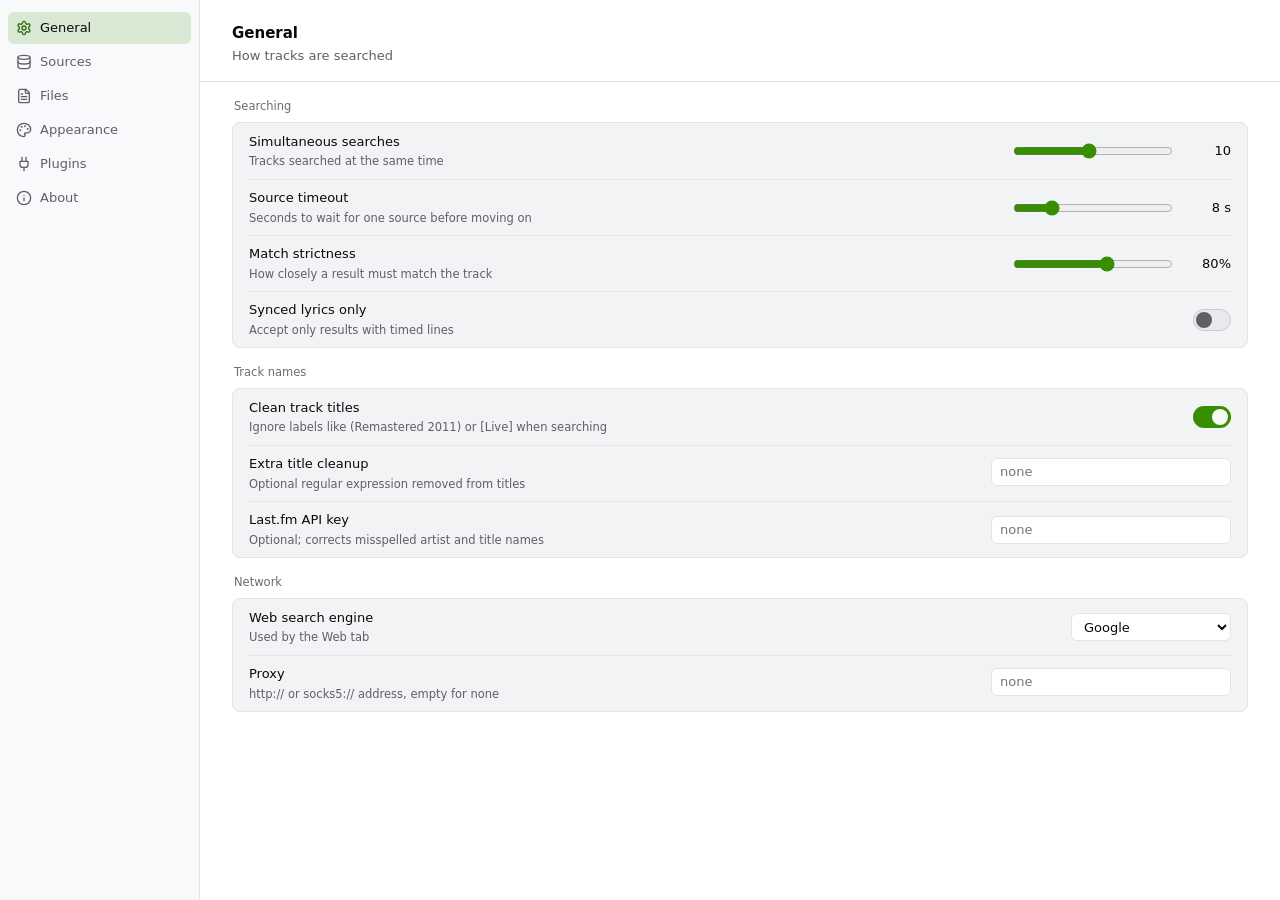
==== crates/gui/ui/settings.html @ 49756bb2 "add - gui: settings window with live saving and appearance options Settings move out of the modal in" ====
<!doctype html>
<html lang="en" data-theme="dark">
<head>
  <meta charset="utf-8" />
  <meta name="viewport" content="width=device-width, initial-scale=1" />
  <title>Settings</title>
  <link rel="stylesheet" href="style.css" />
</head>
<body class="settings-window">
  <div class="sw">
    <nav class="sw-nav" aria-label="Settings sections">
      <button data-sec="general" aria-current="page"><span data-icon="gear"></span><span>General</span></button>
      <button data-sec="sources"><span data-icon="database"></span><span>Sources</span></button>
      <button data-sec="files"><span data-icon="fileText"></span><span>Files</span></button>
      <button data-sec="appearance"><span data-icon="palette"></span><span>Appearance</span></button>
      <button data-sec="plugins"><span data-icon="plug"></span><span>Plugins</span></button>
      <button data-sec="about"><span data-icon="info"></span><span>About</span></button>
    </nav>
    <main class="sw-main">
      <header class="sw-head"><h1 id="sw-title">General</h1><p id="sw-sub"></p></header>
      <div class="sw-body" id="sw-body"></div>
    </main>
  </div>
  <div class="toasts" id="toasts" role="status" aria-live="polite"></div>
  <script src="shared.js"></script>
  <script src="mock.js"></script>
  <script src="settings.js"></script>
</body>
</html>
---- crates/gui/ui/style.css ----
/* Lyrixearch: native desktop design system (system font, neutral greys, one green accent, status lamps). Source of truth: /DESIGN.md */

:root {
  /* type */
  /* the platform's own interface font: San Francisco, Segoe UI, Cantarell / Noto Sans */
  --font-body: -apple-system, BlinkMacSystemFont, "Segoe UI", system-ui, Cantarell, "Noto Sans", Ubuntu, "Hiragino Sans", "Noto Sans CJK JP", sans-serif;
  --font-display: var(--font-body);
  --font-brand: var(--font-body);
  --font-mono: ui-monospace, "SF Mono", Menlo, Consolas, "DejaVu Sans Mono", monospace;
  --text-xs: 11.5px;
  --text-sm: 13px;        /* body, controls, rows */
  --text-md: 15px;        /* panel titles */
  --text-lg: 18px;        /* empty-state headings */

  /* space (4px base) */
  --s1: 4px; --s2: 8px; --s3: 12px; --s4: 16px; --s5: 24px; --s6: 32px; --s7: 48px;
  --radius: 6px;
  --radius-pill: 999px;
  --row-h: 72px;
  --thumb: 56px;
  --lyrics-size: 14px;

  /* motion */
  --dur-instant: 80ms; --dur-fast: 120ms; --dur-base: 180ms; --dur-sheet: 260ms;
  --ease-out: cubic-bezier(0.23, 1, 0.32, 1);
  --ease-in-out: cubic-bezier(0.77, 0, 0.175, 1);

  /* dark (primary) */
  --bg: #1c1c1e;
  --surface: #242426;
  --surface-2: #2c2c2e;
  --surface-3: #3a3a3c;
  --border: #353537;
  --border-strong: #48484a;
  --fg: #f5f5f7;
  --muted: #a1a1a6;
  --faint: #8e8e93;
  --silver: #3a3a3c;
  --silver-hover: #444446;
  --silver-fg: #f5f5f7;
  --silver-hi: transparent;
  --accent-soft: color-mix(in oklab, var(--accent) 16%, transparent);
  --shadow-pop: 0 8px 24px rgb(0 0 0 / 0.38), 0 0 0 1px rgb(0 0 0 / 0.2);
  /* brand green #65E51C (the icon's LED): 10.3:1 or better on every dark surface */
  --accent: oklch(0.817 0.245 138);
  --accent-text: oklch(0.817 0.245 138);
  --accent-fg: oklch(0.18 0.02 138);
  --led-off: oklch(0.27 0.008 260);
  /* status green: "embedded / ready" always reads green, whatever accent is chosen */
  --ok: oklch(0.817 0.245 138);
  --ok-text: oklch(0.817 0.245 138);
  --led-amber: oklch(0.82 0.15 78);
  --led-red: oklch(0.7 0.19 25);
  --led-purple: oklch(0.76 0.14 305);
  --led-blue: oklch(0.78 0.12 235);
  --amber-text: var(--led-amber);
  --purple-text: var(--led-purple);
  --blue-text: var(--led-blue);
  --cta: var(--accent);
  --cta-fg: var(--accent-fg);
  --cta-highlight: transparent;
  --cta-count: rgb(0 0 0 / 0.18);
  --selection: color-mix(in oklab, var(--accent) 30%, transparent);
  --badge-fg: #f5f5f7;
  --scrim: rgb(0 0 0 / 0.5);
  --badge: rgb(0 0 0 / 0.72);
  --ring: 0 0 0 2px var(--accent);
  color-scheme: dark;
}

:root[data-theme="light"] {
  --bg: #f8f9fa;
  --surface: #ffffff;
  --surface-2: #f1f3f5;
  --surface-3: #e7e9ec;
  --border: #e4e4e7;
  --border-strong: #c9c9cf;
  --fg: #09090b;
  --muted: #5f5f68;
  --faint: #6b6b74;
  --silver: #ffffff;
  --silver-hover: #f1f3f5;
  --silver-fg: #09090b;
  --silver-hi: transparent;
  --shadow-pop: 0 8px 24px rgb(0 0 0 / 0.12), 0 0 0 1px rgb(0 0 0 / 0.06);
  /* brand hue, darkened for light surfaces: lamps/focus 3.7:1, text 5.2:1 or better */
  --accent: oklch(0.57 0.18 138);
  --accent-text: oklch(0.48 0.14 138);
  --accent-fg: oklch(0.98 0.01 138);
  --led-off: oklch(0.84 0.006 260);
  --ok: oklch(0.57 0.18 138);
  --ok-text: oklch(0.48 0.14 138);
  --led-amber: oklch(0.72 0.15 70);
  --led-red: oklch(0.5 0.2 27);
  --led-purple: oklch(0.58 0.19 305);
  --led-blue: oklch(0.55 0.16 245);
  --amber-text: oklch(0.48 0.11 70);
  --purple-text: oklch(0.46 0.17 305);
  --blue-text: oklch(0.46 0.14 245);
  --cta: oklch(0.5 0.15 138);
  --cta-fg: oklch(0.99 0.005 138);
  --cta-highlight: transparent;
  --cta-count: rgb(255 255 255 / 0.22);
  --selection: color-mix(in oklab, var(--accent) 26%, transparent);
  --scrim: rgb(0 0 0 / 0.25);
  --badge: rgb(0 0 0 / 0.66);
  color-scheme: light;
}

/* ───────── base ───────── */
* { box-sizing: border-box; }
[hidden] { display: none !important; }
html, body { height: 100%; margin: 0; }
body {
  font: 400 var(--text-sm)/1.5 var(--font-body);
  color: var(--fg);
  background: var(--bg);
  -webkit-font-smoothing: antialiased;
  overflow: hidden;
  user-select: none;
  font-variant-numeric: tabular-nums;
}
.theme-switching * { transition: none !important; animation: none !important; }
input, textarea, select, button { font: inherit; color: inherit; }
pre, textarea, code, input[type="text"], input[type="search"], input[type="number"], dd { user-select: text; }
.sr-only { position: absolute; width: 1px; height: 1px; margin: -1px; padding: 0; overflow: hidden; clip: rect(0 0 0 0); white-space: nowrap; border: 0; }
.mono { font-size: var(--text-xs); font-variant-numeric: tabular-nums; }
.silk { font: 500 var(--text-xs)/1.4 var(--font-body); color: var(--muted); }
::selection { background: var(--selection); }
::-webkit-scrollbar { width: 10px; height: 10px; }
::-webkit-scrollbar-thumb { background: var(--border-strong); border: 3px solid transparent; background-clip: content-box; border-radius: var(--radius-pill); }
::-webkit-scrollbar-track { background: transparent; }

:is(button, input, select, textarea, [tabindex]):focus-visible { outline: 2px solid var(--accent); outline-offset: 1px; box-shadow: none; }
.listbox:focus-visible { box-shadow: inset 0 0 0 2px var(--accent); }

[data-icon] { display: inline-flex; align-items: center; justify-content: center; line-height: 0; flex: none; }
svg.i { display: block; width: 16px; height: 16px; stroke: currentColor; fill: none; stroke-width: 2; stroke-linecap: round; stroke-linejoin: round; flex: none; }

/* ───────── chassis ───────── */
#app {
  --detail-w: 440px;
  height: 100%;
  display: grid;
  grid-template-columns: minmax(480px, 1fr) 6px var(--detail-w);
  grid-template-rows: 52px minmax(0, 1fr) 30px;
  grid-template-areas: "top top top" "main split detail" "status status status";
}
.topbar { grid-area: top; display: flex; align-items: center; gap: var(--s4); padding: 0 var(--s4); background: var(--surface); border-bottom: 1px solid var(--border); }
.main { grid-area: main; position: relative; display: flex; flex-direction: column; background: var(--bg); min-width: 0; min-height: 0; }
.detail { grid-area: detail; background: var(--surface); display: flex; flex-direction: column; min-width: 0; min-height: 0; overflow: hidden; }
.statusbar { grid-area: status; display: flex; align-items: center; justify-content: space-between; gap: var(--s4); padding: 0 var(--s4); background: var(--surface); border-top: 1px solid var(--border); }

/* resizable divider: 6px hit area, 1px edge */
.splitter { grid-area: split; position: relative; cursor: col-resize; background: var(--bg); border-left: 1px solid var(--border); touch-action: none; }
.splitter::after { content: ""; position: absolute; inset: 0 -3px; }
.splitter:hover, .splitter.drag { background: var(--surface-3); }

/* ───────── faceplate strip ───────── */
.brand { display: flex; align-items: center; gap: var(--s3); }
.mark { width: 32px; height: 32px; display: block; }
.wordmark { font: 600 var(--text-md)/1 var(--font-brand); letter-spacing: -0.01em; }
.mark { width: 28px; height: 28px; }
.search { flex: 1 1 200px; max-width: 320px; display: flex; align-items: center; gap: var(--s2); height: 30px; padding: 0 var(--s3); background: var(--surface-2); border: 1px solid var(--border); border-radius: var(--radius); color: var(--muted); }
.search:focus-within { border-color: var(--accent); }
.search input { flex: 1; min-width: 0; height: 100%; background: none; border: 0; outline: 0; box-shadow: none; color: var(--fg); }
.search input::placeholder { color: var(--faint); }
.top-actions { margin-left: auto; display: flex; align-items: center; gap: var(--s2); }

/* ───────── buttons: primary silver / secondary edge / tertiary text ───────── */
.btn { display: inline-flex; align-items: center; justify-content: center; gap: 6px; line-height: 1; height: 30px; padding: 0 var(--s3); border-radius: var(--radius); border: 1px solid var(--border); background: var(--surface-2); color: var(--fg); cursor: pointer; white-space: nowrap; font-weight: 500; transition: opacity var(--dur-fast); }
.btn:hover { background: var(--surface-3); }
.btn:active { opacity: 0.8; }
.btn[disabled] { opacity: 0.45; pointer-events: none; }
.btn.primary { background: var(--accent-soft); color: var(--accent-text); border-color: color-mix(in oklab, var(--accent) 35%, transparent); }
.btn.primary:hover { background: color-mix(in oklab, var(--accent) 24%, transparent); }
.btn.ghost { border-color: transparent; background: transparent; color: var(--muted); }
.btn.ghost:hover { color: var(--fg); background: var(--surface-2); }
.btn.icon { width: 30px; padding: 0; }
.btn.sm { height: 26px; padding: 0 var(--s2); font-size: var(--text-sm); }
.btn.sm.icon { width: 26px; }
.btn[aria-pressed="true"] { background: var(--surface-3); border-color: var(--border-strong); }
.btn.sm.icon:not(:has(svg)) { font: 600 var(--text-xs) var(--font-body); }

.btn.cta { height: 30px; padding: 0 var(--s3); gap: 6px; background: var(--cta); color: var(--cta-fg); border-color: transparent; font-weight: 600; }
.btn.cta:hover { background: color-mix(in oklab, var(--cta) 88%, var(--fg)); }
.btn.cta .count { padding: 0 6px; border-radius: var(--radius-pill); background: var(--cta-count); font: 600 var(--text-xs)/18px var(--font-body); }
.btn.cta.stop { background: var(--surface-2); color: var(--fg); border-color: var(--border); }

/* ───────── lamps ───────── */
.led { position: relative; display: inline-block; width: 8px; height: 8px; border-radius: var(--radius-pill); background: var(--led-off); flex: none; }
.led.queued { background: color-mix(in oklab, var(--led-amber) 40%, var(--led-off)); }
.led.searching { background: var(--led-amber); box-shadow: none; animation: lamp 1s var(--ease-in-out) infinite; }
.led.written, .led.on { background: var(--ok); box-shadow: 0 0 0 3px color-mix(in oklab, var(--ok) 22%, transparent); }
.led.found { background: var(--led-blue); }
.led.written::after { content: ""; position: absolute; inset: 3px; border-radius: var(--radius-pill); background: var(--surface); }
.led.has { background: var(--ok); box-shadow: none; }
.led.missing { background: var(--led-amber); box-shadow: none; }
.led.notfound { background: var(--led-purple); box-shadow: none; }
.led.error { background: var(--led-red); }
@keyframes lamp { 50% { opacity: 0.3; } }

/* ───────── filter bar: pills with lamp, label and count; the selected one is tinted like a sidebar item ───────── */
.viewtabs { display: flex; gap: 2px; align-items: center; padding: var(--s2) var(--s2) 0; background: var(--bg); flex: none; overflow-x: auto; scrollbar-width: none; }
.viewtabs::-webkit-scrollbar { display: none; }
.viewtabs button { display: inline-flex; align-items: center; gap: var(--s2); height: 28px; padding: 0 10px; background: none; border: 0; border-radius: var(--radius); color: var(--muted); cursor: pointer; font-weight: 500; white-space: nowrap; flex: none; }
.viewtabs button:hover { color: var(--fg); background: var(--surface-2); }
.viewtabs button[aria-selected="true"] { color: var(--fg); background: var(--accent-soft); }
.viewtabs .vt { display: inline-flex; align-items: center; gap: 6px; }
.viewtabs b { font: 500 var(--text-xs)/1 var(--font-body); color: var(--faint); font-variant-numeric: tabular-nums; }
.viewtabs button[aria-selected="true"] b { color: var(--muted); }
.viewtabs .led { box-shadow: none; }

/* ───────── library menu in the top bar ───────── */
.pop-wrap { position: relative; }
.popover { position: absolute; top: calc(100% + 6px); right: 0; width: 340px; background: var(--surface-2); border: 1px solid var(--border); border-radius: 8px; box-shadow: var(--shadow-pop); padding: var(--s3); z-index: 30; transform-origin: 100% 0; animation: pop-in var(--dur-fast) var(--ease-out); }
@keyframes pop-in { from { opacity: 0; transform: scale(0.98); } }
.pop-head { margin-bottom: var(--s2); }
.pop-actions { display: flex; gap: var(--s2); margin-top: var(--s3); justify-content: flex-end; }
#libraries { list-style: none; margin: 0; padding: 0; display: flex; flex-direction: column; gap: 1px; max-height: 240px; overflow: auto; }
#libraries li { display: flex; align-items: center; gap: var(--s2); min-height: 32px; padding: 0 var(--s1) 0 var(--s2); border-radius: var(--radius); color: var(--muted); }
#libraries li:hover { background: var(--surface-3); color: var(--fg); }
#libraries li .n { flex: 1; min-width: 0; overflow: hidden; text-overflow: ellipsis; white-space: nowrap; direction: rtl; text-align: left; font-size: var(--text-xs); }
#libraries li button { width: 28px; height: 28px; display: grid; place-items: center; border: 0; background: none; color: var(--muted); cursor: pointer; border-radius: var(--radius); }
#libraries li button:hover { color: var(--fg); background: var(--surface-3); }
.popover.floating { position: fixed; top: 0; left: 0; right: auto; width: 320px; z-index: 50; transform-origin: 100% 0; }
.popover.menu { width: auto; min-width: 240px; padding: var(--s1); }
.popover.menu button { display: flex; align-items: center; gap: var(--s2); width: 100%; min-height: 30px; padding: 0 var(--s2); border: 0; border-radius: var(--radius); background: none; color: var(--fg); cursor: pointer; text-align: left; }
.popover.menu button:hover { background: var(--accent-soft); }
.popover.menu button:disabled { opacity: 0.45; cursor: default; background: none; }
.popover.menu button.danger { color: var(--led-red); }
.popover.menu hr { margin: var(--s1) 0; border: 0; border-top: 1px solid var(--border); }
.popover.menu .menu-note { margin: var(--s1) var(--s2) var(--s1); color: var(--faint); font-size: var(--text-xs); }
.pop-actions.split { display: grid; grid-template-columns: 1fr 1fr; }
.pop-actions.split .btn { padding: 0 var(--s2); }
.field { display: flex; flex-direction: column; gap: var(--s1); padding: var(--s2) 0; }
.field.inline { flex-direction: row; align-items: center; justify-content: space-between; gap: var(--s3); cursor: pointer; }
.fl { font-weight: 500; }
.field.inline .fl { flex: 1; min-width: 0; }
.fl small { display: block; color: var(--muted); font-weight: 400; font-size: var(--text-xs); line-height: 1.4; }
.seg { display: inline-flex; align-self: flex-start; gap: 2px; padding: 2px; background: var(--surface); border: 1px solid var(--border); border-radius: var(--radius); }
.seg button { height: 24px; padding: 0 var(--s3); background: none; border: 0; border-radius: 4px; color: var(--muted); cursor: pointer; font-weight: 500; }
.seg button:hover { color: var(--fg); }
.seg button[aria-checked="true"] { background: var(--surface-3); color: var(--fg); }
.seg button:focus-visible { box-shadow: inset 0 0 0 2px var(--accent); }
.hint { color: var(--muted); font-size: var(--text-sm); margin: var(--s2) 0 0; }

/* ───────── track queue: cover, name, artist, title, state, actions ───────── */
.listbox { flex: 1; position: relative; overflow-y: auto; overflow-x: hidden; }
.spacer { width: 1px; }
.rows { position: absolute; left: 0; right: 0; top: 0; }
.row { height: var(--row-h); display: grid; grid-template-columns: var(--thumb) minmax(0, 1fr) auto; align-items: center; gap: var(--s3); padding: 0 var(--s3); border-bottom: 1px solid var(--border); cursor: default; }
.row { border-bottom: 0; }
.row:hover { background: var(--surface); }
.row.sel { background: var(--surface-2); }
.row.active { background: var(--accent-soft); }
.thumb { position: relative; width: var(--thumb); height: var(--thumb); border-radius: var(--radius); background: var(--surface-2); overflow: hidden; }
.thumb img { position: absolute; inset: 0; width: 100%; height: 100%; object-fit: cover; display: block; }
.thumb .led { position: absolute; top: 5px; left: 5px; z-index: 1; box-shadow: 0 0 0 2px var(--badge); }
.thumb .dur { position: absolute; right: 3px; bottom: 3px; z-index: 1; padding: 0 4px; background: var(--badge); color: var(--badge-fg); font: 500 10.5px/15px var(--font-body); border-radius: 4px; font-variant-numeric: tabular-nums; }
.row .lines { min-width: 0; display: flex; flex-direction: column; justify-content: center; }
.row .lines > span { display: flex; align-items: center; gap: var(--s2); min-width: 0; height: 21px; }
.row .lines > span > span { overflow: hidden; text-overflow: ellipsis; white-space: nowrap; }
.row .fname { font-weight: 500; }
.row .meta1, .row .meta2 { color: var(--muted); }
.row .meta1 svg, .row .meta2 svg { width: 13px; height: 13px; }
.row .side { display: flex; flex-direction: column; align-items: flex-end; gap: var(--s1); }
.row .src { font: 500 var(--text-xs)/1.4 var(--font-body); color: var(--muted); max-width: 170px; overflow: hidden; text-overflow: ellipsis; white-space: nowrap; }
.row .src.lit { color: var(--ok-text); }
.row .src.bad { color: var(--led-red); }
.row .src.warn { color: var(--amber-text); }
.row .src.purple { color: var(--purple-text); }
.row .src.blue { color: var(--blue-text); }
.row .btns { display: flex; gap: var(--s1); }
.row .btns button { width: 26px; height: 26px; display: grid; place-items: center; border-radius: var(--radius); border: 0; background: transparent; color: var(--faint); cursor: pointer; }
.row .btns button:hover { color: var(--fg); background: var(--surface-3); }

.listbar { display: flex; flex-wrap: wrap; align-items: center; gap: var(--s1) 6px; padding: var(--s2) var(--s3); background: var(--bg); border-bottom: 1px solid var(--border); flex: none; min-height: 42px; }
.selall { display: inline-flex; align-items: center; gap: var(--s2); height: 28px; padding: 0 var(--s2) 0 var(--s1); background: none; border: 0; border-radius: var(--radius); cursor: pointer; font-weight: 500; }
.selall:hover { background: var(--surface-3); }
.selall[disabled] { opacity: 0.45; pointer-events: none; }
.selall .box { position: relative; width: 16px; height: 16px; flex: none; border: 1.5px solid var(--border-strong); border-radius: 4px; }
.selall[aria-checked="true"] .box, .selall[aria-checked="mixed"] .box { background: var(--accent); border-color: transparent; }
.selall[aria-checked="true"] .box::after { content: ""; position: absolute; left: 5px; top: 1.5px; width: 4px; height: 8px; border: solid var(--accent-fg); border-width: 0 2px 2px 0; transform: rotate(45deg); }
.selall[aria-checked="mixed"] .box::after { content: ""; position: absolute; left: 3.5px; right: 3.5px; top: 6px; height: 2px; background: var(--accent-fg); }
.selcount { color: var(--muted); }

/* empty states: an icon, one sentence and the next action, centred */
.empty { position: absolute; inset: 0; display: grid; place-items: center; padding: var(--s5); background: var(--bg); }
.cone { color: var(--faint); }
.cone svg { width: 48px; height: 48px; }
.panel-card { text-align: center; width: min(360px, 100%); padding: var(--s5); }
.panel-card h3 { margin: var(--s3) 0 var(--s1); font: 600 var(--text-lg)/1.3 var(--font-body); }
.panel-card p { margin: 0 0 var(--s4); color: var(--muted); }
.dropveil { position: absolute; inset: var(--s2); display: none; place-items: center; background: color-mix(in oklab, var(--bg) 90%, transparent); border: 2px dashed var(--accent); border-radius: 10px; font: 600 var(--text-md) var(--font-body); z-index: 5; pointer-events: none; }
.dropveil.on { display: grid; }

/* ───────── status bar ───────── */
.status { display: flex; align-items: center; gap: var(--s2); min-width: 0; flex: 1; }
.status .silk { color: var(--fg); flex: none; font-size: var(--text-sm); }
.status-detail { min-width: 0; overflow: hidden; text-overflow: ellipsis; white-space: nowrap; color: var(--muted); font-variant-numeric: tabular-nums; }
.status .meter { margin-left: auto; }
.status .meter[hidden] { display: none; }
.checkbar { display: flex; align-items: center; gap: var(--s2); min-width: 0; color: var(--fg); }
.checkbar[hidden] { display: none; }
.checkbar span { white-space: nowrap; overflow: hidden; text-overflow: ellipsis; }
.meter { width: 160px; height: 4px; flex: none; border-radius: var(--radius-pill); background: var(--surface-3); overflow: hidden; }
.meter i { display: block; height: 100%; border-radius: inherit; background: var(--accent); transform-origin: left center; transform: scaleX(var(--p, 0)); transition: transform var(--dur-base) var(--ease-out); }

/* ───────── inspector ───────── */
.detail-empty { flex: 1; display: grid; place-items: center; padding: var(--s5); }
.detail-empty .panel-card { width: min(300px, 100%); }
.detail-body { display: flex; flex-direction: column; min-height: 0; flex: 1; }
.d-head { padding: var(--s3) var(--s4) var(--s2); border-bottom: 1px solid var(--border); display: flex; flex-direction: column; gap: var(--s2); }
.d-line1 { display: flex; align-items: center; gap: var(--s2); min-width: 0; }
.d-title { flex: 1; min-width: 0; font: 600 var(--text-md)/1.3 var(--font-body); letter-spacing: 0; overflow: hidden; text-overflow: ellipsis; white-space: nowrap; }
.d-tags { display: flex; gap: var(--s1); flex: none; }
.player { display: grid; grid-template-columns: auto auto minmax(0, 1fr) auto; align-items: center; gap: var(--s2); }
.player .mono { color: var(--muted); min-width: 32px; }
.player input[type="range"] { width: 100%; accent-color: var(--accent); height: 24px; margin: 0; }
.player input[type="range"]:disabled { opacity: 0.45; }
.d-meta { color: var(--muted); overflow: hidden; text-overflow: ellipsis; white-space: nowrap; }
.d-meta b { color: var(--fg); font-weight: 500; }
.tag { display: inline-flex; align-items: center; height: 20px; padding: 0 7px; border-radius: 4px; background: var(--surface-2); font: 500 var(--text-xs)/1 var(--font-body); color: var(--muted); white-space: nowrap; }
.tag.lit { color: var(--ok-text); background: color-mix(in oklab, var(--ok) 16%, transparent); }
.tag.blue { color: var(--blue-text); background: color-mix(in oklab, var(--led-blue) 16%, transparent); }
.tag.purple { color: var(--purple-text); background: color-mix(in oklab, var(--led-purple) 16%, transparent); }
.tag.bad { color: var(--led-red); background: color-mix(in oklab, var(--led-red) 16%, transparent); }
/* inspector tabs: the same tinted pill as the filter bar */
.tabs { display: flex; gap: 2px; padding: var(--s2) var(--s3); border-bottom: 1px solid var(--border); }
.tabs button { display: inline-flex; align-items: center; gap: 6px; height: 28px; padding: 0 var(--s3); background: none; border: 0; border-radius: var(--radius); color: var(--muted); cursor: pointer; font-weight: 500; }
.tabs button:hover { color: var(--fg); background: var(--surface-2); }
.tabs button[aria-selected="true"] { color: var(--fg); background: var(--surface-3); }
.tab-body { flex: 1; min-height: 0; display: flex; flex-direction: column; padding: var(--s4); gap: var(--s3); overflow: auto; }
.tab-body[hidden] { display: none; }
.actions { display: flex; flex-wrap: wrap; gap: var(--s2); }
.lyrics-tab { overflow: hidden; }
pre.lyrics { margin: 0; white-space: pre-wrap; font: 400 var(--lyrics-size)/1.7 var(--font-body); flex: 1; min-height: 0; overflow: auto; padding-inline-end: max(0px, calc(100% - 70ch)); }
pre.lyrics.placeholder { color: var(--muted); }
.toolbar { display: flex; flex-wrap: wrap; align-items: center; gap: var(--s1); padding-top: var(--s3); border-top: 1px solid var(--border); flex: none; }
.spacer-flex { flex: 1; }
.fontbtns { display: inline-flex; gap: var(--s1); flex: none; }
/* icon / text / both: the toolbar buttons carry data-label, which is also their tooltip and accessible name */
.btn .chev svg { width: 12px; height: 12px; }
:is(.toolbar, .listbar)[data-mode="icons"] .btn[data-label] { width: 28px; padding: 0; }
:is(.toolbar, .listbar)[data-mode="icons"] .btn[data-label]:has(.chev) { width: auto; padding: 0 var(--s2); gap: var(--s1); }
:is(.toolbar, .listbar)[data-mode="icons"] .btn[data-label] .t { display: none; }
:is(.toolbar, .listbar)[data-mode="text"] .btn[data-label] [data-icon]:not(.chev) { display: none; }
textarea { flex: 1; min-height: 200px; resize: none; background: var(--surface-2); border: 1px solid var(--border); border-radius: var(--radius); padding: var(--s3); outline: 0; font: 400 var(--lyrics-size)/1.7 var(--font-body); }
textarea:focus-visible { border-color: var(--border-strong); }
.web { padding: var(--s3) var(--s3) var(--s2); overflow: hidden; }
.webbar { display: flex; align-items: center; gap: var(--s1); }
.webbar input { flex: 1; min-width: 0; height: 28px; border-radius: var(--radius); border: 1px solid var(--border); background: var(--surface-2); padding: 0 var(--s2); outline: 0; }
.webbar2 { margin-top: calc(var(--s1) * -1); }
select { height: 28px; border-radius: var(--radius); border: 1px solid var(--border); background: var(--surface-2); padding: 0 var(--s2); }
.webslot { flex: 1; min-height: 140px; border: 1px solid var(--border); border-radius: var(--radius); background: var(--surface-2); display: grid; place-items: center; color: var(--muted); }
/* details: label / value rows */
dl.info { margin: 0; display: grid; grid-template-columns: 112px minmax(0, 1fr); column-gap: var(--s4); }
dl.info dt, dl.info dd { padding: 7px 0; border-bottom: 1px solid var(--border); }
dl.info dt { color: var(--muted); }
dl.info dd { margin: 0; overflow-wrap: anywhere; }
dl.info dd.link { color: var(--accent-text); }

/* ───────── toasts ───────── */
.toasts { position: fixed; right: var(--s4); bottom: calc(32px + var(--s4)); display: flex; flex-direction: column; gap: var(--s2); z-index: 60; }
.toast { display: flex; align-items: flex-start; gap: var(--s3); padding: 10px var(--s4); background: var(--surface-2); border: 1px solid var(--border); border-radius: 8px; box-shadow: var(--shadow-pop); max-width: 380px; animation: toast-in var(--dur-base) var(--ease-out); }
.toast .led { margin-top: 5px; }
@keyframes toast-in { from { opacity: 0; transform: translateY(6px); } }

/* ───────── sheets (settings, confirm) ───────── */
.modal { position: fixed; inset: 0; background: var(--scrim); display: grid; place-items: center; z-index: 40; animation: fade var(--dur-fast) var(--ease-out); }
.sheet { width: min(760px, 94vw); height: min(620px, 90vh); background: var(--surface); border: 1px solid var(--border); border-radius: 10px; box-shadow: var(--shadow-pop); display: flex; flex-direction: column; overflow: hidden; transform-origin: 50% 0; animation: sheet-in var(--dur-sheet) var(--ease-out); }
.sheet.compact { width: min(440px, 92vw); height: auto; }
.sheet header { display: flex; align-items: center; gap: var(--s4); padding: var(--s3) var(--s4); border-bottom: 1px solid var(--border); }
.sheet header h2 { margin: 0; font: 600 var(--text-md)/1.3 var(--font-body); }
.stabs { display: flex; gap: var(--s1); margin-left: var(--s2); flex: 1; }
.stabs button { min-height: 28px; padding: 0 var(--s3); border-radius: var(--radius); background: none; border: 1px solid transparent; color: var(--muted); cursor: pointer; font-weight: 500; }
.stabs button:hover { color: var(--fg); }
.stabs button[aria-selected="true"] { background: var(--surface-3); color: var(--fg); border-color: var(--border); }
.sbody { flex: 1; overflow: auto; padding: var(--s4); }
.log-lines { margin: 0; user-select: text; white-space: pre-wrap; overflow-wrap: anywhere; font: 12px/1.6 var(--font-mono); }
.sheet footer { padding: var(--s3) var(--s4); border-top: 1px solid var(--border); display: flex; align-items: center; justify-content: space-between; gap: var(--s3); }
.sheet footer .mono { color: var(--muted); overflow: hidden; text-overflow: ellipsis; white-space: nowrap; }
@keyframes fade { from { opacity: 0; } }
@keyframes fade-out { to { opacity: 0; } }
@keyframes sheet-in { from { opacity: 0; transform: scale(0.98); } }
.modal.closing { animation: fade-out var(--dur-fast) var(--ease-out) forwards; pointer-events: none; }
.modal.closing .sheet { animation: none; }
.toast.out { animation: fade-out var(--dur-fast) var(--ease-out) forwards; }

.plist, .health { list-style: none; margin: var(--s3) 0 0; padding: 0; display: flex; flex-direction: column; gap: var(--s1); }
.plist li { display: flex; align-items: center; gap: var(--s3); padding: var(--s2) var(--s3); border: 1px solid var(--border); border-radius: var(--radius); background: var(--surface); }
.plist li.off .grow { opacity: 0.55; }
.plist .grow { flex: 1; min-width: 0; }
.plist .nm { font-weight: 500; display: flex; gap: var(--s2); align-items: center; }
.plist .nt { color: var(--muted); font-size: var(--text-xs); overflow: hidden; text-overflow: ellipsis; white-space: nowrap; }
.plist .ord { display: flex; flex-direction: column; }
.plist .ord button { width: 28px; height: 24px; display: grid; place-items: center; border: 0; background: none; color: var(--muted); cursor: pointer; border-radius: var(--radius); }
.plist .ord button:hover { color: var(--fg); background: var(--surface-3); }
.switch { position: relative; width: 38px; height: 24px; flex: none; }
.switch input { position: absolute; inset: 0; width: 100%; height: 100%; opacity: 0; cursor: pointer; margin: 0; }
.switch i { position: absolute; inset: 1px 0; border-radius: var(--radius-pill); background: var(--surface-3); border: 1px solid var(--border-strong); pointer-events: none; }
.switch i::after { content: ""; position: absolute; top: 2px; left: 2px; width: 16px; height: 16px; border-radius: var(--radius-pill); background: var(--muted); transition: transform var(--dur-fast) var(--ease-out); }
.switch input:checked + i { background: var(--accent); border-color: transparent; }
.switch input:checked + i::after { transform: translateX(16px); background: var(--accent-fg); }
.switch input:focus-visible + i { box-shadow: var(--ring); }
.form { display: flex; flex-direction: column; }
.frow { display: flex; align-items: center; justify-content: space-between; gap: var(--s5); padding: var(--s3) 0; border-bottom: 1px solid var(--border); }
.frow label.lbl { display: block; flex: 1; }
.frow .lbl b { display: block; font-weight: 500; }
.frow .lbl span { color: var(--muted); }
.frow input[type="range"] { width: 180px; accent-color: var(--accent); }
.frow input:is([type="text"], [type="password"]) { height: 30px; border-radius: var(--radius); border: 1px solid var(--border); background: var(--surface); padding: 0 var(--s2); outline: 0; width: 220px; }
.setting-field { display: flex; flex-direction: column; }
.setting-error { color: var(--led-red); }
.health li { display: flex; gap: var(--s3); align-items: center; padding: var(--s2) var(--s3); border: 1px solid var(--border); border-radius: var(--radius); }
code { font: 12px var(--font-mono); background: var(--surface-3); padding: 1px var(--s1); border-radius: 4px; }

/* ───────── settings window: section sidebar, then rows of title, description and control ───────── */
body.settings-window { overflow: hidden; }
.sw { height: 100%; display: grid; grid-template-columns: 200px minmax(0, 1fr); }
.sw-nav { display: flex; flex-direction: column; gap: 2px; padding: var(--s3) var(--s2); background: var(--bg); border-right: 1px solid var(--border); }
.sw-nav button { display: flex; align-items: center; gap: var(--s2); height: 32px; padding: 0 var(--s2); border: 0; border-radius: var(--radius); background: none; color: var(--muted); font-weight: 500; text-align: left; cursor: pointer; }
.sw-nav button:hover { color: var(--fg); background: var(--surface-2); }
.sw-nav button[aria-current="page"] { color: var(--fg); background: var(--accent-soft); }
.sw-nav button[aria-current="page"] svg { color: var(--accent-text); }
.sw-main { display: flex; flex-direction: column; min-width: 0; min-height: 0; background: var(--surface); }
.sw-head { padding: var(--s5) var(--s6) var(--s4); border-bottom: 1px solid var(--border); }
.sw-head h1 { margin: 0; font: 600 var(--text-md)/1.3 var(--font-body); }
.sw-head p { margin: 2px 0 0; color: var(--muted); }
.sw-head p:empty { display: none; }
.sw-body { flex: 1; overflow: auto; padding: var(--s4) var(--s6) var(--s6); }
.sw-group { margin: var(--s4) 0 var(--s2) 2px; font: 500 var(--text-xs)/1.4 var(--font-body); color: var(--faint); }
.sw-group:first-child { margin-top: 0; }
.sw-card { background: var(--surface-2); border: 1px solid var(--border); border-radius: 8px; padding: 0 var(--s4); }
.sw-row { display: flex; align-items: center; justify-content: space-between; gap: var(--s5); min-height: 56px; padding: var(--s2) 0; }
.sw-row + .sw-row { border-top: 1px solid var(--border); }
.sw-label { display: flex; flex-direction: column; gap: 2px; min-width: 0; }
.sw-label b { font-weight: 500; }
.sw-label span { color: var(--muted); font-size: var(--text-xs); }
.sw-ctl { display: flex; flex-direction: column; align-items: flex-end; gap: var(--s1); flex: none; }
.sw-ctl input:is([type="text"], [type="password"]) { width: 240px; height: 28px; border-radius: var(--radius); border: 1px solid var(--border); background: var(--surface); padding: 0 var(--s2); outline: 0; }
.sw-ctl input:is([type="text"], [type="password"]):focus { border-color: var(--accent); }
.sw-ctl input[aria-invalid="true"] { border-color: var(--led-red); }
.sw-ctl select { min-width: 160px; height: 28px; background: var(--surface); }
.sw-range { display: flex; align-items: center; gap: var(--s3); }
.sw-range input { width: 160px; accent-color: var(--accent); }
.sw-range b { min-width: 44px; text-align: right; font-weight: 500; font-variant-numeric: tabular-nums; }
.swatches { display: flex; gap: var(--s2); }
.swatch { width: 26px; height: 26px; border-radius: var(--radius-pill); border: 0; background: var(--c); cursor: pointer; box-shadow: inset 0 0 0 1px rgb(0 0 0 / 0.15); }
.swatch[aria-checked="true"] { box-shadow: 0 0 0 2px var(--surface-2), 0 0 0 4px var(--c); }
.sw-actions { display: flex; align-items: center; gap: var(--s3); margin-top: var(--s3); }
.sw-actions.center { justify-content: center; }
.sw-note { color: var(--muted); font-size: var(--text-xs); margin: var(--s3) 0 0; }
.sw-empty { color: var(--muted); padding: var(--s4) 0; margin: 0; }
.sw-plist { margin: 0; gap: 0; }
.sw-plist li { border: 0; border-radius: 0; background: none; padding: var(--s2) 0; }
.sw-plist li + li { border-top: 1px solid var(--border); }
.health .grow { flex: 1; min-width: 0; color: var(--muted); overflow: hidden; text-overflow: ellipsis; white-space: nowrap; }
.sw-about { text-align: center; padding: var(--s6) var(--s4); }
.sw-about h2 { margin: var(--s3) 0 0; font: 600 var(--text-lg)/1.3 var(--font-body); }
.sw-about p { margin: var(--s2) auto 0; max-width: 420px; }

@media (max-width: 1180px) {
  #app { grid-template-columns: minmax(440px, 1fr) 6px var(--detail-w); }
  .top-actions .btn:not(.icon):not(.cta) .lbl { display: none; }
  .top-actions .btn:not(.icon):not(.cta) { width: 34px; padding: 0; }
}

@media (prefers-reduced-motion: reduce) {
  .led.searching { animation: none; opacity: 0.8; }
  .sheet, .toast { animation: fade var(--dur-fast) linear; }
  .popover { animation: none; }
  .btn:active { opacity: 1; }
  .meter i, .switch i::after { transition: none; }
}
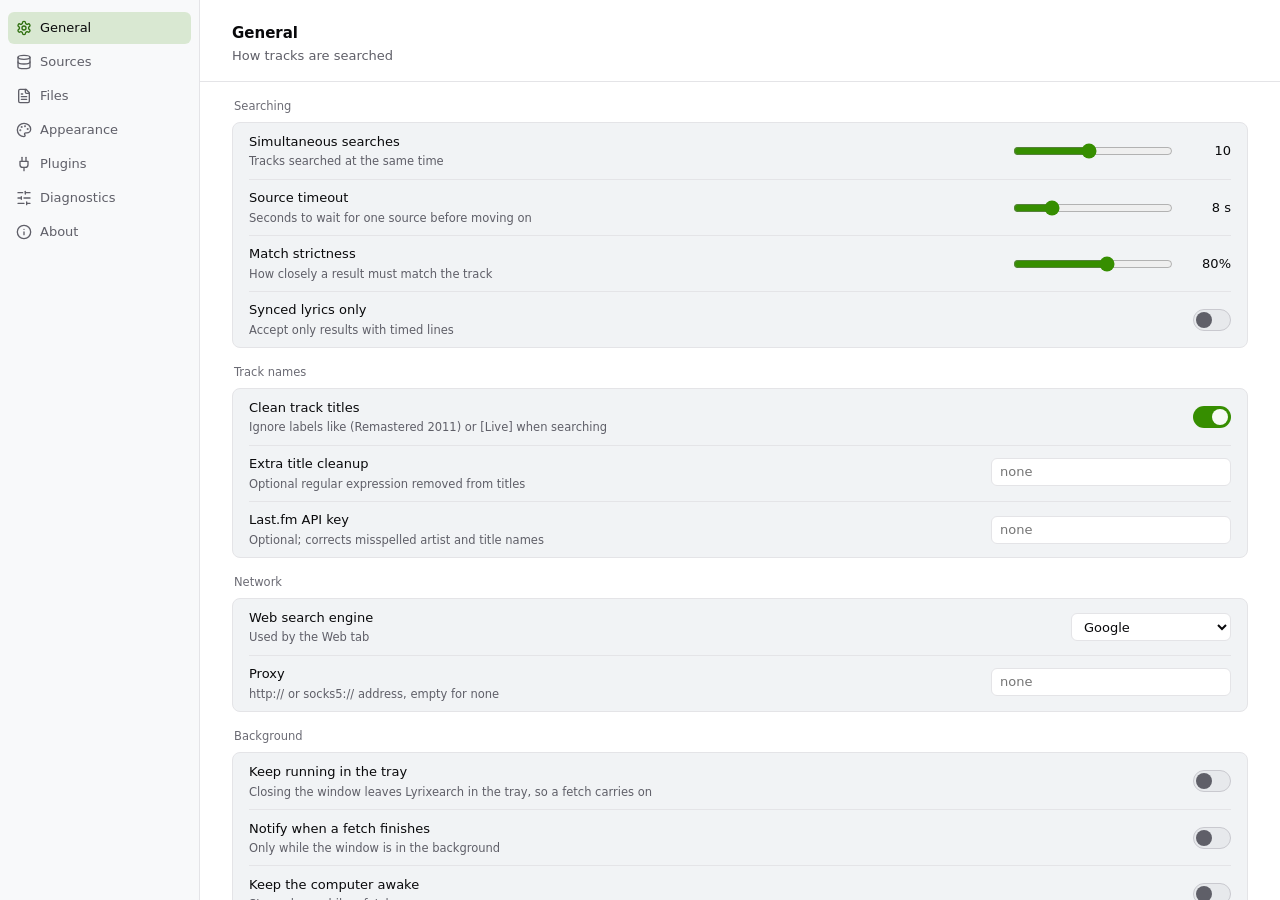
==== commit c7bb3fff: "add - gui: background mode, menu bar drop zone and diagnostics Closing the window keeps Lyrixearch i" ====
--- a/crates/gui/ui/settings.html
+++ b/crates/gui/ui/settings.html
@@ -14,6 +14,7 @@
       <button data-sec="files"><span data-icon="fileText"></span><span>Files</span></button>
       <button data-sec="appearance"><span data-icon="palette"></span><span>Appearance</span></button>
       <button data-sec="plugins"><span data-icon="plug"></span><span>Plugins</span></button>
+      <button data-sec="diagnostics"><span data-icon="sliders"></span><span>Diagnostics</span></button>
       <button data-sec="about"><span data-icon="info"></span><span>About</span></button>
     </nav>
     <main class="sw-main">
--- a/crates/gui/ui/style.css
+++ b/crates/gui/ui/style.css
@@ -457,6 +457,13 @@
 .sw-plist li { border: 0; border-radius: 0; background: none; padding: var(--s2) 0; }
 .sw-plist li + li { border-top: 1px solid var(--border); }
 .health .grow { flex: 1; min-width: 0; color: var(--muted); overflow: hidden; text-overflow: ellipsis; white-space: nowrap; }
+.diag { list-style: none; margin: 0; padding: 0; }
+.diag li { display: grid; grid-template-columns: 8px 130px minmax(0, 1fr); align-items: baseline; gap: var(--s3); padding: var(--s3) 0; }
+.diag li + li { border-top: 1px solid var(--border); }
+.diag li .led { align-self: center; }
+.diag li b { font-weight: 500; }
+.diag li span { color: var(--muted); overflow-wrap: anywhere; }
+.sw-actions { flex-wrap: wrap; }
 .sw-about { text-align: center; padding: var(--s6) var(--s4); }
 .sw-about h2 { margin: var(--s3) 0 0; font: 600 var(--text-lg)/1.3 var(--font-body); }
 .sw-about p { margin: var(--s2) auto 0; max-width: 420px; }
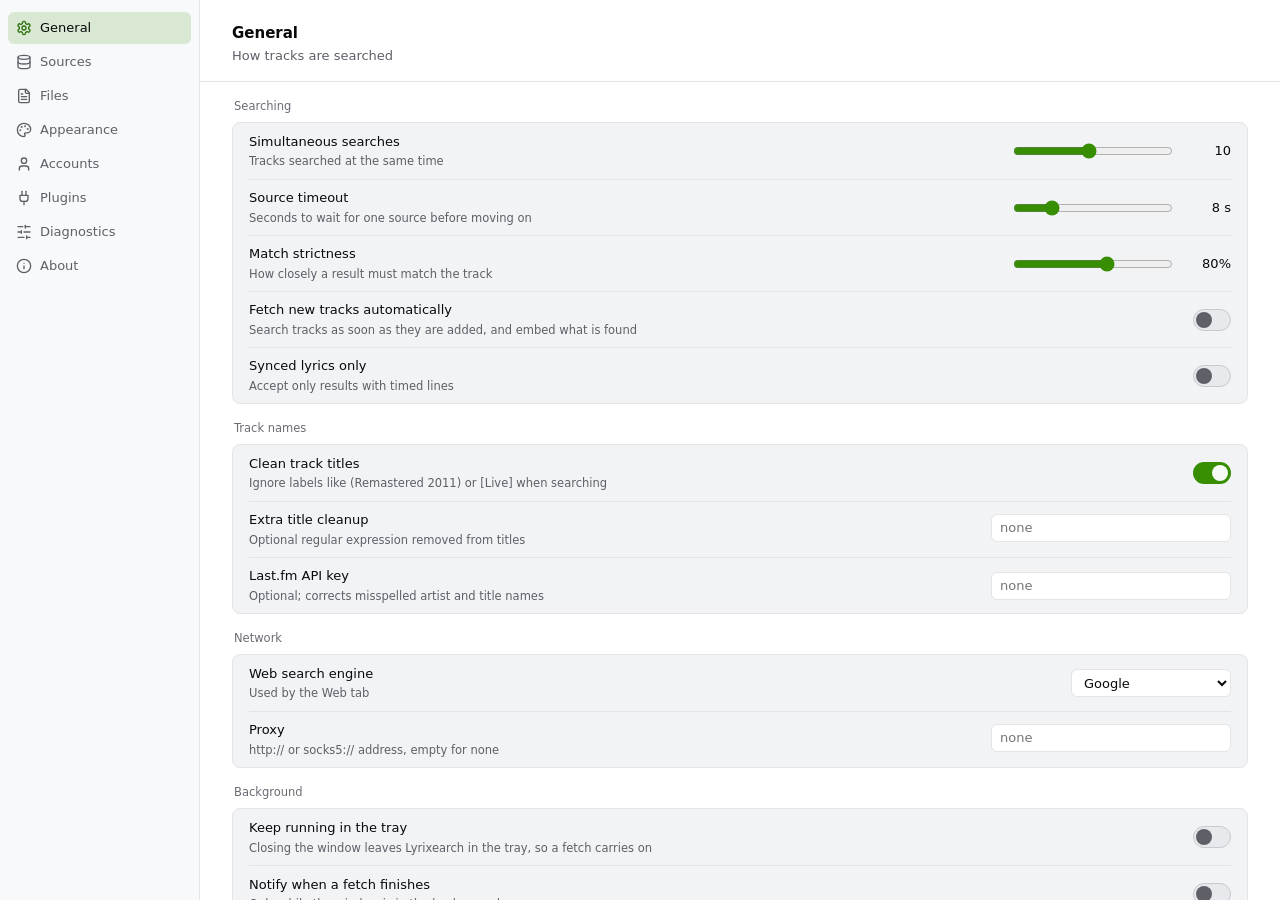
==== commit 626f0b45: "add - gui: spotify, apple music and deezer through signed-in accounts Settings → Accounts signs in o" ====
--- a/crates/gui/ui/settings.html
+++ b/crates/gui/ui/settings.html
@@ -13,6 +13,7 @@
       <button data-sec="sources"><span data-icon="database"></span><span>Sources</span></button>
       <button data-sec="files"><span data-icon="fileText"></span><span>Files</span></button>
       <button data-sec="appearance"><span data-icon="palette"></span><span>Appearance</span></button>
+      <button data-sec="accounts"><span data-icon="user"></span><span>Accounts</span></button>
       <button data-sec="plugins"><span data-icon="plug"></span><span>Plugins</span></button>
       <button data-sec="diagnostics"><span data-icon="sliders"></span><span>Diagnostics</span></button>
       <button data-sec="about"><span data-icon="info"></span><span>About</span></button>
--- a/crates/gui/ui/style.css
+++ b/crates/gui/ui/style.css
@@ -416,6 +416,164 @@
 .health li { display: flex; gap: var(--s3); align-items: center; padding: var(--s2) var(--s3); border: 1px solid var(--border); border-radius: var(--radius); }
 code { font: 12px var(--font-mono); background: var(--surface-3); padding: 1px var(--s1); border-radius: 4px; }
 
+.menu-note { margin: 4px 0 0; padding: 6px 10px 2px; border-top: 1px solid var(--border); color: var(--faint); font-size: var(--text-xs); max-width: 240px; }
+
+/* ───────── header: one unified toolbar on macOS (window buttons inside it), no wordmark ───────── */
+html.mac .topbar { padding-left: 86px; }
+.drag-fill { flex: 1; align-self: stretch; }
+.top-actions { margin-left: 0; }
+
+/* ───────── filter bar: a segmented control; the view menu on the right ───────── */
+.filterbar { display: flex; align-items: center; gap: var(--s2); padding: var(--s2) var(--s3) 0; background: var(--bg); flex: none; }
+.filterbar .viewtabs { padding: 2px; gap: 2px; background: var(--surface); border: 1px solid var(--border); border-radius: var(--radius); overflow-x: auto; scrollbar-width: none; min-width: 0; }
+.filterbar .viewtabs button { height: 24px; padding: 0 10px; gap: 6px; border-radius: 4px; font-weight: 500; }
+.filterbar .viewtabs button[hidden] { display: none; }
+.filterbar .viewtabs button[aria-selected="true"] { background: var(--surface-3); color: var(--fg); }
+.filterbar .viewtabs button[aria-selected="true"] b { color: var(--fg); }
+.filterbar .viewtabs .led { width: 7px; height: 7px; }
+[role="menuitemradio"][aria-checked="true"]::after { content: ''; width: 6px; height: 10px; margin-left: auto; margin-right: 4px; border: solid var(--accent-text); border-width: 0 2px 2px 0; transform: rotate(45deg) translateY(-2px); }
+[role="menuitemradio"]:disabled { opacity: 0.45; }
+.menu-head { margin: 4px 10px 2px; font-size: var(--text-xs); color: var(--faint); }
+
+/* ───────── rows: comfortable (title, artist · album) and compact (one line) ───────── */
+.row { border-bottom: 0; }
+.row.c { grid-template-columns: 40px minmax(0, 1fr) auto auto; gap: var(--s3); }
+.row.c .thumb { width: 40px; height: 40px; display: grid; place-items: center; color: var(--faint); }
+.row.c .thumb svg { width: 18px; height: 18px; }
+.row.c .lines { gap: 2px; }
+.row.c .lines > span { height: auto; }
+.row .t1 { font-weight: 500; }
+.row .t1 .led { flex: none; box-shadow: none; }
+.row .t2 { color: var(--muted); font-size: var(--text-xs); overflow: hidden; text-overflow: ellipsis; white-space: nowrap; display: block !important; }
+.row.c .side { gap: 2px; }
+.row .dur { color: var(--faint); font-size: var(--text-xs); font-variant-numeric: tabular-nums; }
+.row .btns { display: none; }
+.row:hover .btns, .row:focus-within .btns { display: flex; }
+.row.c:hover .side, .row.c:focus-within .side { display: none; }
+.row.k { grid-template-columns: 8px minmax(0, 2fr) minmax(0, 1.4fr) minmax(0, 1.4fr) 128px 40px 0; gap: var(--s3); font-size: var(--text-sm, 13px); }
+.row.k > span { overflow: hidden; text-overflow: ellipsis; white-space: nowrap; }
+.row.k .led { box-shadow: none; }
+.row.k .k-title { font-weight: 500; }
+.row.k .k-artist, .row.k .k-album { color: var(--muted); }
+.row.k .src { max-width: none; }
+.row.k .dur { text-align: right; }
+.row.k .btns { position: absolute; right: var(--s2); background: var(--surface); border-radius: var(--radius); }
+.row.k { position: relative; }
+.listbox[data-layout="albums"] .row.k { grid-template-columns: 8px 22px minmax(0, 2fr) minmax(0, 1.4fr) 128px 40px 0; padding-left: 40px; }
+.row.k .no { color: var(--faint); font-size: var(--text-xs); text-align: right; font-variant-numeric: tabular-nums; }
+
+/* album headers (Albums layout) */
+.grp { display: grid; grid-template-columns: 18px 30px minmax(0, 1fr) auto 72px; align-items: center; gap: var(--s3); padding: 0 var(--s3); border-top: 1px solid var(--border); background: var(--bg); cursor: pointer; }
+.grp:hover { background: var(--surface); }
+.grp-toggle { width: 18px; height: 18px; display: grid; place-items: center; padding: 0; border: 0; background: none; color: var(--faint); cursor: pointer; }
+.grp-toggle svg { width: 14px; height: 14px; transition: transform 120ms var(--ease-out, ease-out); }
+.grp.open .grp-toggle svg { transform: rotate(90deg); }
+.thumb.sm { width: 30px; height: 30px; display: grid; place-items: center; color: var(--faint); }
+.thumb.sm svg { width: 15px; height: 15px; }
+.grp-text { display: flex; flex-direction: column; min-width: 0; }
+.grp-text b, .grp-text span { overflow: hidden; text-overflow: ellipsis; white-space: nowrap; }
+.grp-text b { font-weight: 600; }
+.grp-text span { color: var(--muted); font-size: var(--text-xs); }
+.grp-count { color: var(--faint); font-size: var(--text-xs); font-variant-numeric: tabular-nums; }
+.grp-count.done { color: var(--ok-text); }
+.grp-bar { display: block; height: 4px; border-radius: 2px; background: var(--surface-3); overflow: hidden; }
+.grp-bar i { display: block; height: 100%; border-radius: 2px; background: var(--ok); }
+@media (prefers-reduced-motion: reduce) { .grp-toggle svg { transition: none; } }
+
+/* ───────── right pane without a track: overview and activity ───────── */
+.detail-empty { display: flex; flex-direction: column; place-items: stretch; padding: 0; min-height: 0; }
+.detail-empty[hidden] { display: none; }
+.pane-head { display: flex; align-items: center; padding: var(--s3) var(--s4); border-bottom: 1px solid var(--border); flex: none; }
+.pane-head .seg button[aria-selected="true"] { background: var(--surface-3); color: var(--fg); }
+.pane-body { flex: 1; overflow: auto; padding: var(--s4); }
+.pane-empty { text-align: center; padding: var(--s6) var(--s4); color: var(--muted); max-width: 380px; margin: 0 auto; }
+.pane-empty h3 { margin: 0 0 var(--s2); color: var(--fg); font: 600 var(--text-md)/1.3 var(--font-body); }
+.pane-empty p { margin: 0; }
+.ring { flex: none; }
+.ring circle { fill: none; stroke-width: 9; }
+.ring .track { stroke: var(--surface-3); }
+.ring .fill { stroke-linecap: round; transform: rotate(-90deg); transform-origin: 54px 54px; transition: stroke-dasharray 400ms var(--ease-out, ease-out); }
+.ring .big { fill: var(--fg); font: 600 18px/1 var(--font-body); font-variant-numeric: tabular-nums; }
+.ring .small { fill: var(--muted); font: 400 10px/1 var(--font-body); }
+.ov-top { display: flex; align-items: center; gap: var(--s5); }
+.ov-sum { display: flex; flex-direction: column; gap: 2px; min-width: 0; }
+.ov-sum > b { font: 600 var(--text-md)/1.3 var(--font-body); }
+.ov-sum > span { color: var(--muted); }
+.ov-sum .btn { align-self: flex-start; margin-top: var(--s2); }
+.tiles { display: flex; flex-wrap: wrap; gap: 6px; margin-top: var(--s2); }
+.tile { display: inline-flex; align-items: center; gap: 6px; height: 28px; padding: 0 10px; border: 1px solid var(--border); border-radius: var(--radius); background: var(--surface); color: var(--muted); cursor: pointer; font-size: var(--text-xs); }
+.tile:hover:not(:disabled) { border-color: var(--border-strong); color: var(--fg); }
+.tile:disabled { cursor: default; }
+.tile b { color: var(--fg); font-weight: 600; font-variant-numeric: tabular-nums; }
+.tile .led { box-shadow: none; width: 7px; height: 7px; }
+.ov-albums, .act-src, .act-now { list-style: none; margin: 0; padding: 0; }
+.ov-albums li + li, .act-src li + li, .act-now li + li { border-top: 1px solid var(--border); }
+.ov-albums button { width: 100%; display: grid; grid-template-columns: minmax(0, 1fr) 90px 76px; align-items: center; gap: var(--s3); padding: 8px 0; background: none; border: 0; color: inherit; text-align: left; cursor: pointer; }
+.ov-albums button:hover .ov-name b { color: var(--accent-text); }
+.ov-name { display: flex; flex-direction: column; min-width: 0; }
+.ov-name b, .ov-name span { overflow: hidden; text-overflow: ellipsis; white-space: nowrap; }
+.ov-name b { font-weight: 500; }
+.ov-name span { color: var(--muted); font-size: var(--text-xs); }
+.ov-miss { color: var(--faint); font-size: var(--text-xs); text-align: right; font-variant-numeric: tabular-nums; }
+.act-src li { display: grid; grid-template-columns: 104px minmax(0, 1fr) 128px; align-items: center; gap: var(--s3); padding: 7px 0; }
+.act-src b { font-weight: 500; overflow: hidden; text-overflow: ellipsis; white-space: nowrap; }
+.stack { display: flex; height: 8px; border-radius: 4px; background: var(--surface-3); overflow: hidden; }
+.stack i, .act-legend i { display: block; height: 100%; }
+.stack .f, .act-legend .f { background: var(--ok); }
+.stack .m, .act-legend .m { background: var(--faint); }
+.stack .t, .act-legend .t { background: var(--led-amber); }
+.stack .x, .act-legend .x { background: var(--led-red); }
+.act-num { color: var(--faint); font-size: var(--text-xs); text-align: right; font-variant-numeric: tabular-nums; white-space: nowrap; }
+.act-legend { display: flex; flex-wrap: wrap; gap: var(--s3); margin-top: var(--s2); color: var(--faint); font-size: var(--text-xs); }
+.act-legend span { display: inline-flex; align-items: center; gap: 5px; }
+.act-legend i { width: 8px; height: 8px; border-radius: 2px; }
+.act-now li { display: flex; align-items: center; gap: var(--s3); padding: 7px 0; cursor: pointer; }
+.act-now li:hover .act-t b { color: var(--accent-text); }
+.act-now .led { box-shadow: none; flex: none; }
+.act-t { flex: 1; min-width: 0; overflow: hidden; text-overflow: ellipsis; white-space: nowrap; color: var(--muted); }
+.act-t b { color: var(--fg); font-weight: 500; }
+.pill { flex: none; padding: 1px 8px; border-radius: var(--radius-pill); background: var(--surface-3); color: var(--muted); font-size: var(--text-xs); }
+.status { cursor: pointer; border-radius: var(--radius); }
+.status:hover .silk { color: var(--accent-text); }
+
+/* ───────── Details tab: cards with a match gauge, lyrics timeline and search trail ───────── */
+.dx { display: flex; flex-direction: column; gap: var(--s3); }
+.dx-card { background: var(--surface-2); border: 1px solid var(--border); border-radius: 8px; padding: var(--s3) var(--s4); }
+.dx-card h3 { display: flex; align-items: baseline; justify-content: space-between; gap: var(--s3); margin: 0 0 var(--s3); font: 500 var(--text-xs)/1.4 var(--font-body); color: var(--faint); }
+.dx-card h3 span { font-weight: 400; font-variant-numeric: tabular-nums; }
+.dx-card dl.info { margin: 0; }
+.dx-match { display: flex; align-items: center; gap: var(--s4); }
+.dx-match-text { display: flex; flex-direction: column; gap: 2px; min-width: 0; }
+.dx-match-text b { font-weight: 600; }
+.dx-match-text span { color: var(--muted); overflow: hidden; text-overflow: ellipsis; white-space: nowrap; }
+.dx-match-text .link { color: var(--accent-text); text-decoration: none; font-size: var(--text-xs); }
+.dx-match-text .link:hover { text-decoration: underline; }
+.gauge { width: 56px; height: 56px; flex: none; }
+.gauge circle { fill: none; stroke-width: 6; }
+.gauge .track { stroke: var(--surface-3); }
+.gauge .fill { stroke-linecap: round; transform: rotate(-90deg); transform-origin: 32px 32px; transition: stroke-dasharray 260ms var(--ease-out, ease-out); }
+.gauge text { fill: var(--fg); font: 600 13px/1 var(--font-body); font-variant-numeric: tabular-nums; }
+.dx-stats { display: grid; grid-template-columns: repeat(4, minmax(0, 1fr)); gap: var(--s2); }
+.dx-stat { display: flex; flex-direction: column; gap: 2px; padding: var(--s2) var(--s3); background: var(--surface); border: 1px solid var(--border); border-radius: var(--radius); min-width: 0; }
+.dx-stat b { font: 600 var(--text-md)/1.2 var(--font-body); font-variant-numeric: tabular-nums; }
+.dx-stat span { color: var(--muted); font-size: var(--text-xs); overflow: hidden; text-overflow: ellipsis; white-space: nowrap; }
+.dx-timeline { position: relative; height: 30px; margin-top: var(--s3); border-radius: var(--radius); background: var(--surface); border: 1px solid var(--border); overflow: hidden; }
+.dx-timeline i { position: absolute; top: 6px; bottom: 6px; width: 2px; margin-left: -1px; border-radius: 1px; background: var(--ok); opacity: 0.85; }
+.dx-head { position: absolute; top: 0; bottom: 0; width: 2px; margin-left: -1px; background: var(--fg); }
+.dx-axis { display: flex; justify-content: space-between; gap: var(--s2); margin-top: 4px; color: var(--faint); font-size: var(--text-xs); font-variant-numeric: tabular-nums; }
+.dx-trail { list-style: none; margin: 0; padding: 0; }
+.dx-trail li { display: grid; grid-template-columns: 8px 110px minmax(0, 1fr) 90px 52px; align-items: center; gap: var(--s3); padding: 6px 0; }
+.dx-trail li + li { border-top: 1px solid var(--border); }
+.dx-trail b { font-weight: 500; overflow: hidden; text-overflow: ellipsis; white-space: nowrap; }
+.dx-why { color: var(--muted); overflow: hidden; text-overflow: ellipsis; white-space: nowrap; }
+.dx-bar { height: 6px; border-radius: 3px; background: var(--surface-3); overflow: hidden; }
+.dx-bar i { display: block; height: 100%; border-radius: 3px; background: var(--muted); }
+.dx-trail li:has(.led.on) .dx-bar i { background: var(--ok); }
+.dx-trail li:has(.led.error) .dx-bar i { background: var(--led-red); }
+.dx-ms { color: var(--faint); font-size: var(--text-xs); text-align: right; font-variant-numeric: tabular-nums; }
+.dx-note { margin: 0; color: var(--muted); }
+@media (max-width: 1180px) { .dx-stats { grid-template-columns: repeat(2, minmax(0, 1fr)); } .dx-trail li { grid-template-columns: 8px 96px minmax(0, 1fr) 52px; } .dx-trail .dx-bar { display: none; } }
+
 /* ───────── settings window: section sidebar, then rows of title, description and control ───────── */
 body.settings-window { overflow: hidden; }
 .sw { height: 100%; display: grid; grid-template-columns: 200px minmax(0, 1fr); }
@@ -457,6 +615,8 @@
 .sw-plist li { border: 0; border-radius: 0; background: none; padding: var(--s2) 0; }
 .sw-plist li + li { border-top: 1px solid var(--border); }
 .health .grow { flex: 1; min-width: 0; color: var(--muted); overflow: hidden; text-overflow: ellipsis; white-space: nowrap; }
+.acct-ctl { flex-direction: row; align-items: center; gap: var(--s3); }
+.acct-status { max-width: 420px; }
 .diag { list-style: none; margin: 0; padding: 0; }
 .diag li { display: grid; grid-template-columns: 8px 130px minmax(0, 1fr); align-items: baseline; gap: var(--s3); padding: var(--s3) 0; }
 .diag li + li { border-top: 1px solid var(--border); }
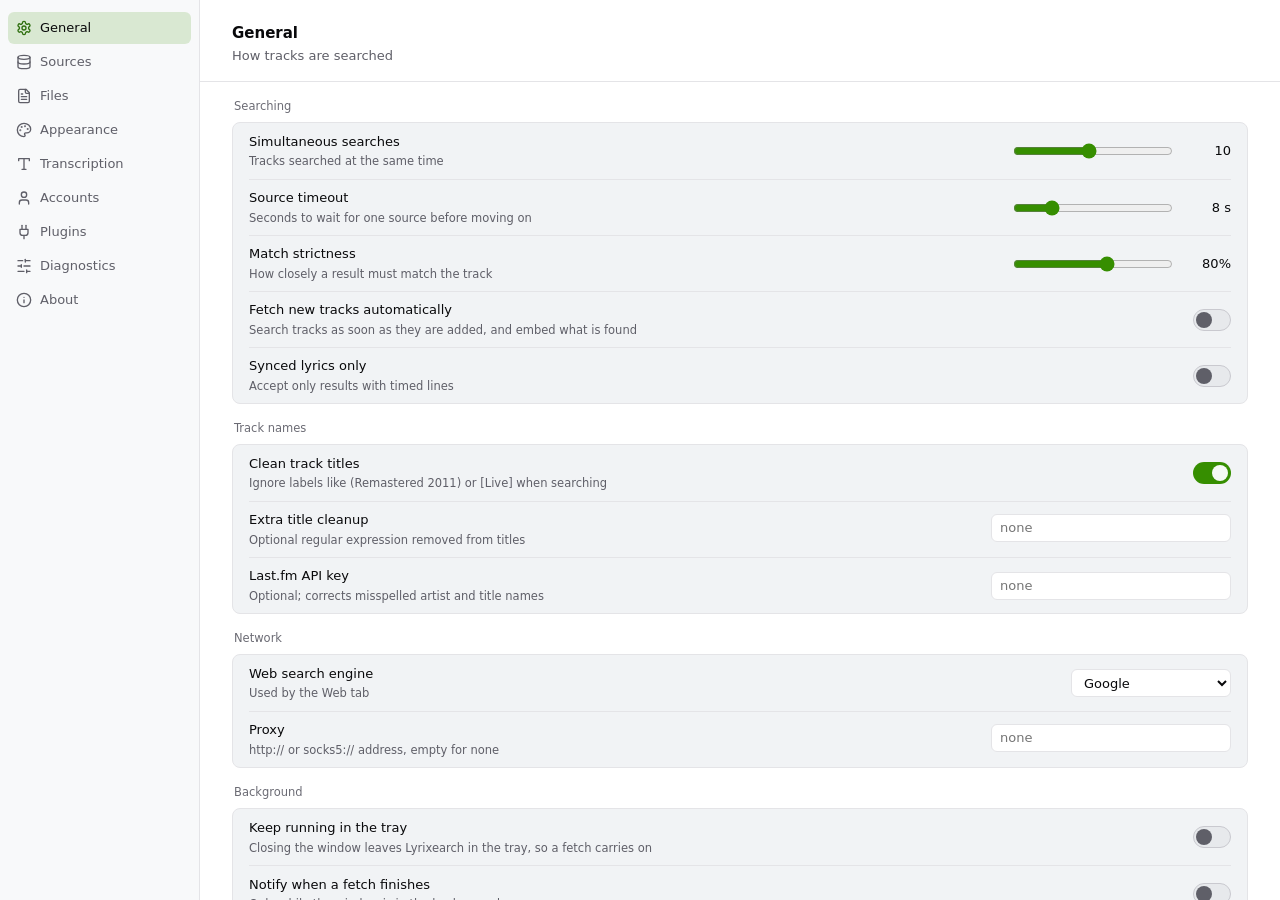
==== commit 9c6d41fd: "add - core: ai transcription source (whisper.cpp, groq, openai) Writes the lyrics down from the trac" ====
--- a/crates/gui/ui/settings.html
+++ b/crates/gui/ui/settings.html
@@ -13,6 +13,7 @@
       <button data-sec="sources"><span data-icon="database"></span><span>Sources</span></button>
       <button data-sec="files"><span data-icon="fileText"></span><span>Files</span></button>
       <button data-sec="appearance"><span data-icon="palette"></span><span>Appearance</span></button>
+      <button data-sec="transcription"><span data-icon="type"></span><span>Transcription</span></button>
       <button data-sec="accounts"><span data-icon="user"></span><span>Accounts</span></button>
       <button data-sec="plugins"><span data-icon="plug"></span><span>Plugins</span></button>
       <button data-sec="diagnostics"><span data-icon="sliders"></span><span>Diagnostics</span></button>
--- a/crates/gui/ui/style.css
+++ b/crates/gui/ui/style.css
@@ -615,6 +615,10 @@
 .sw-plist li { border: 0; border-radius: 0; background: none; padding: var(--s2) 0; }
 .sw-plist li + li { border-top: 1px solid var(--border); }
 .health .grow { flex: 1; min-width: 0; color: var(--muted); overflow: hidden; text-overflow: ellipsis; white-space: nowrap; }
+.ok-text { color: var(--ok-text); }
+.bad-text { color: var(--led-red); }
+.sw-label code { font-size: var(--text-xs); overflow-wrap: anywhere; }
+.sw-range progress { width: 140px; accent-color: var(--accent); }
 .acct-ctl { flex-direction: row; align-items: center; gap: var(--s3); }
 .acct-status { max-width: 420px; }
 .diag { list-style: none; margin: 0; padding: 0; }
